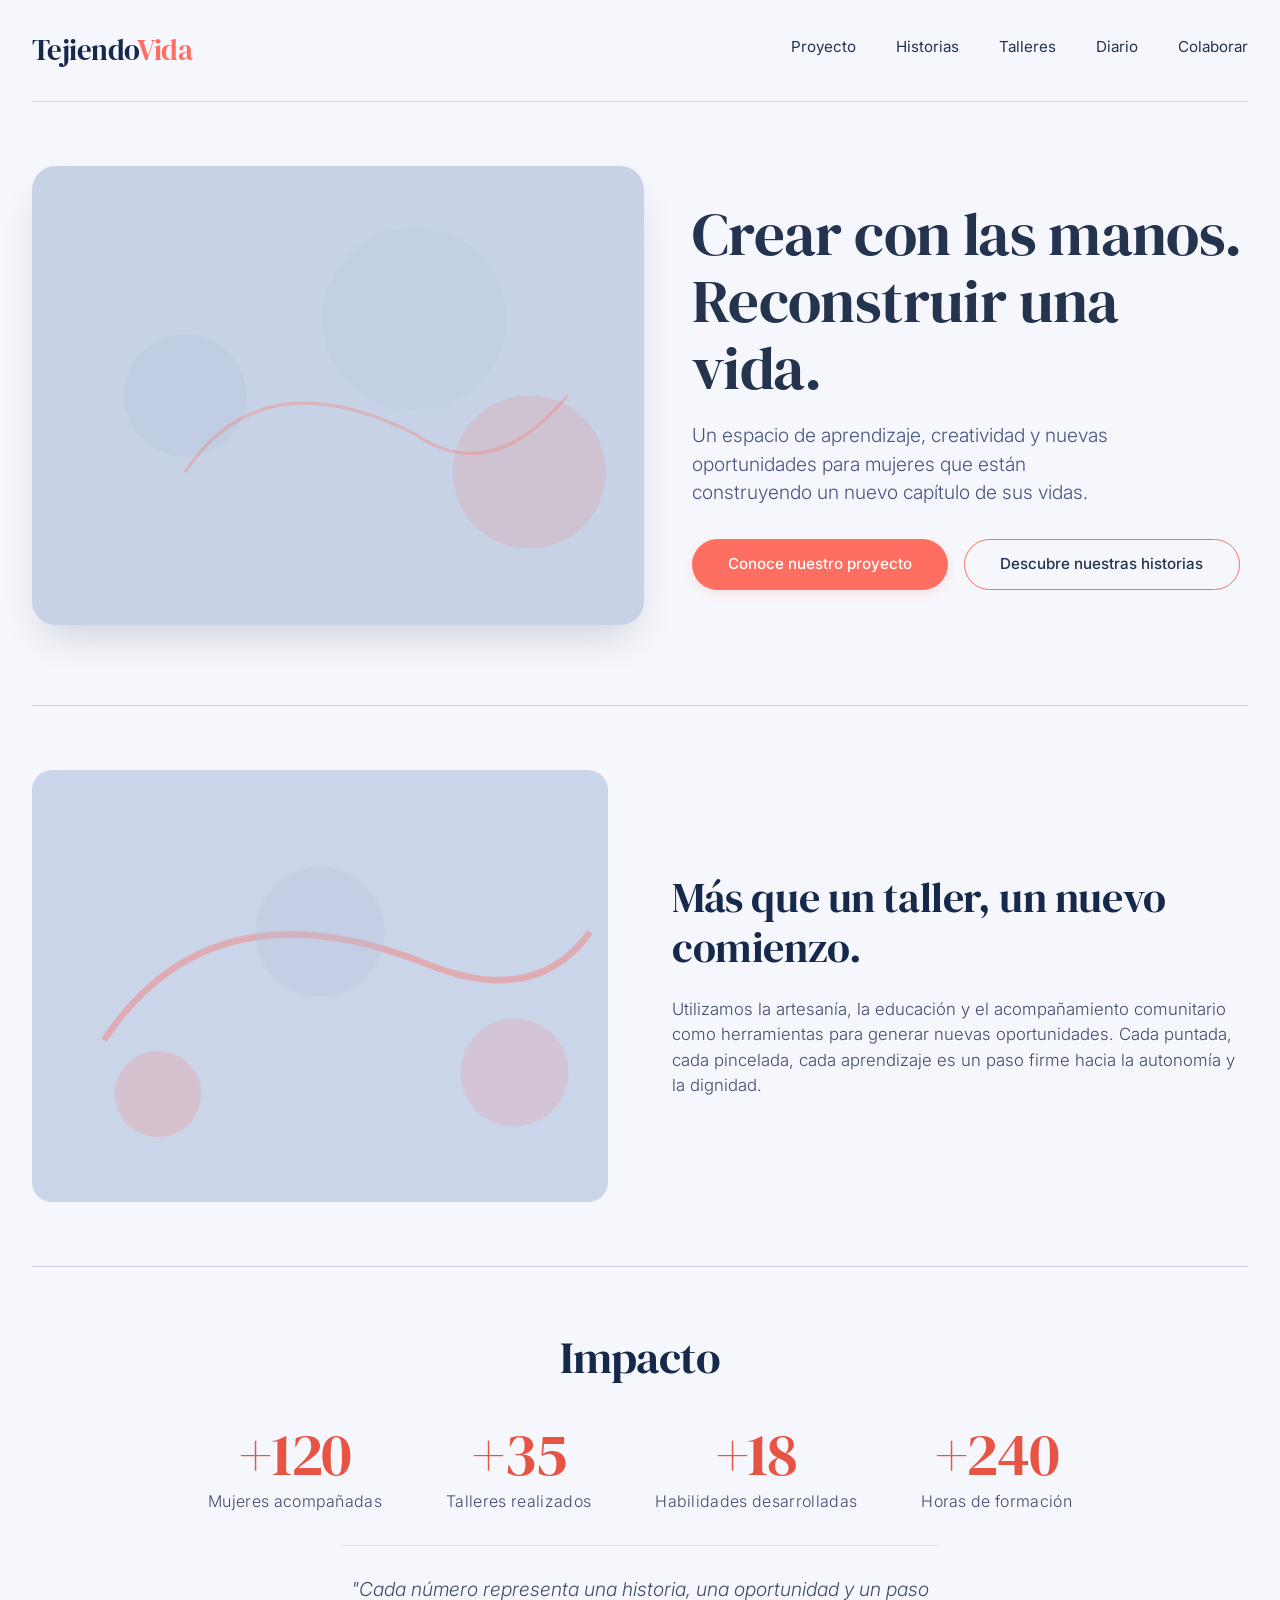
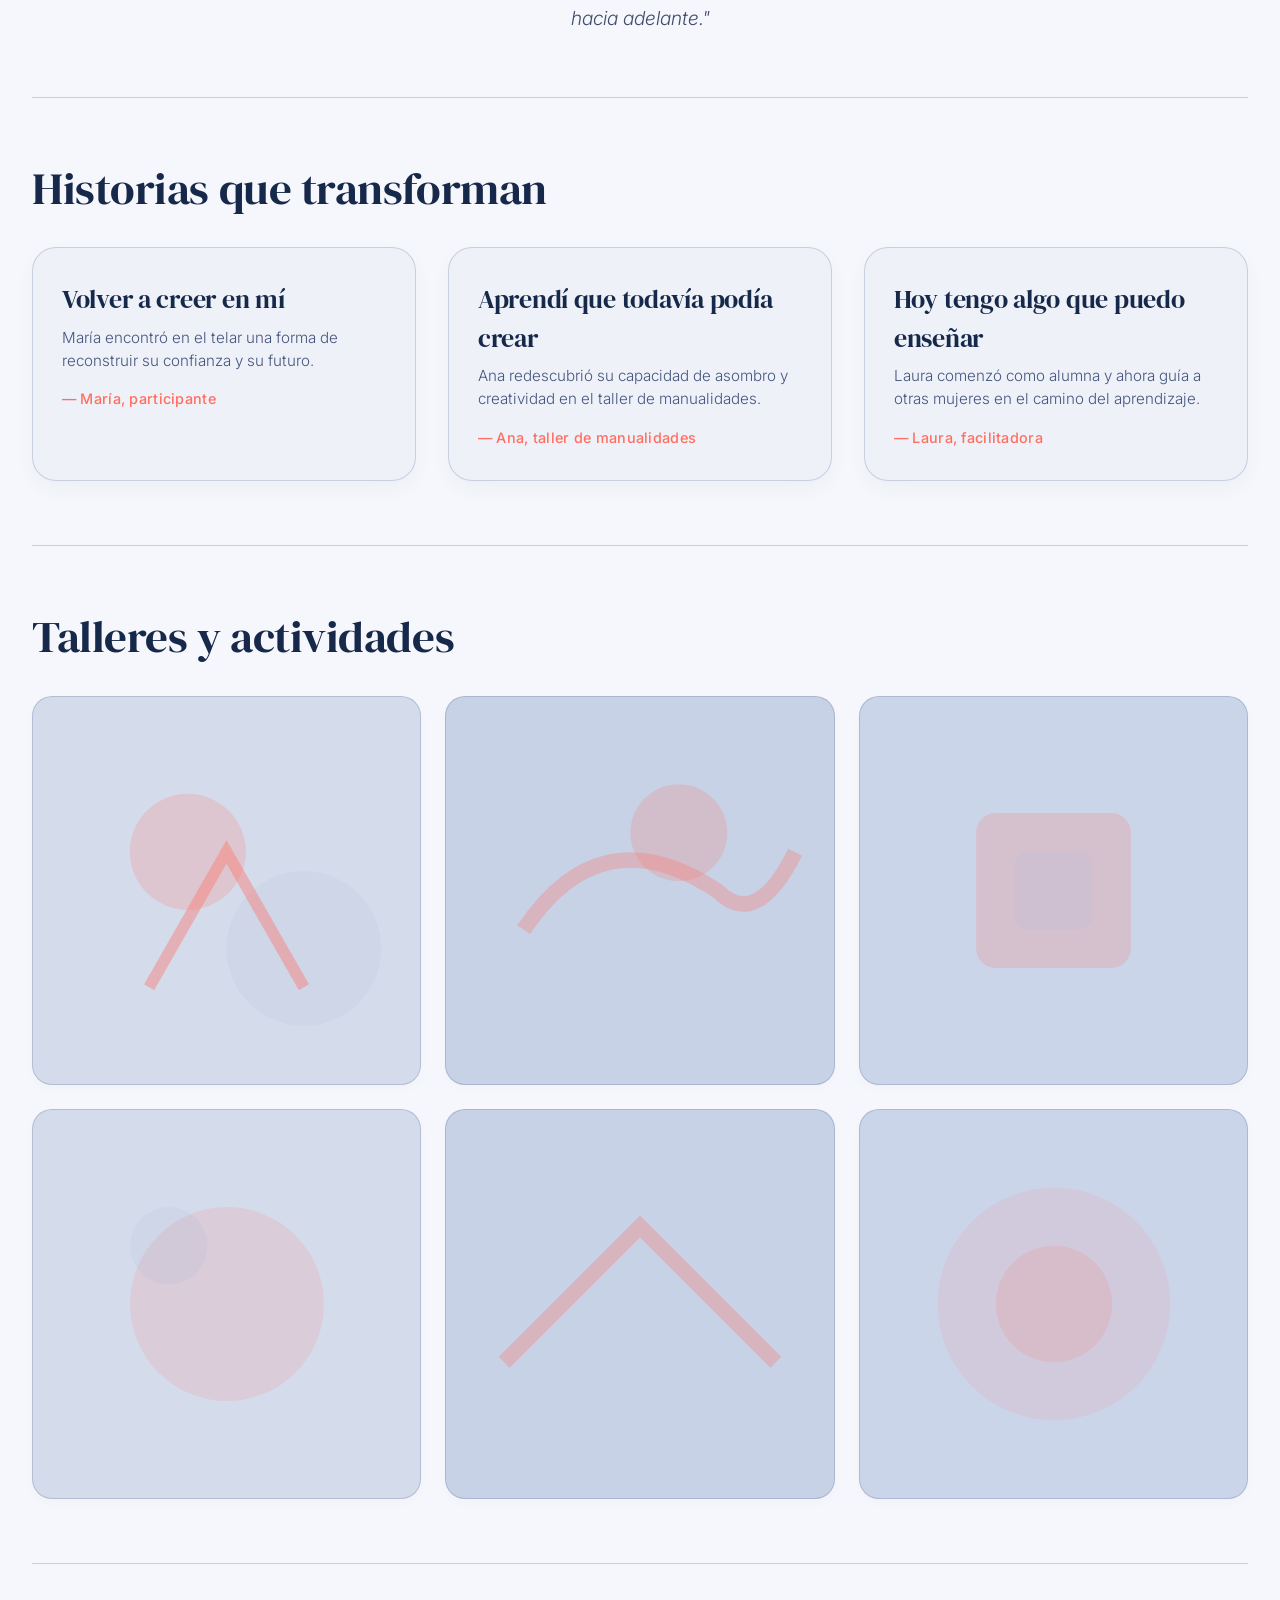
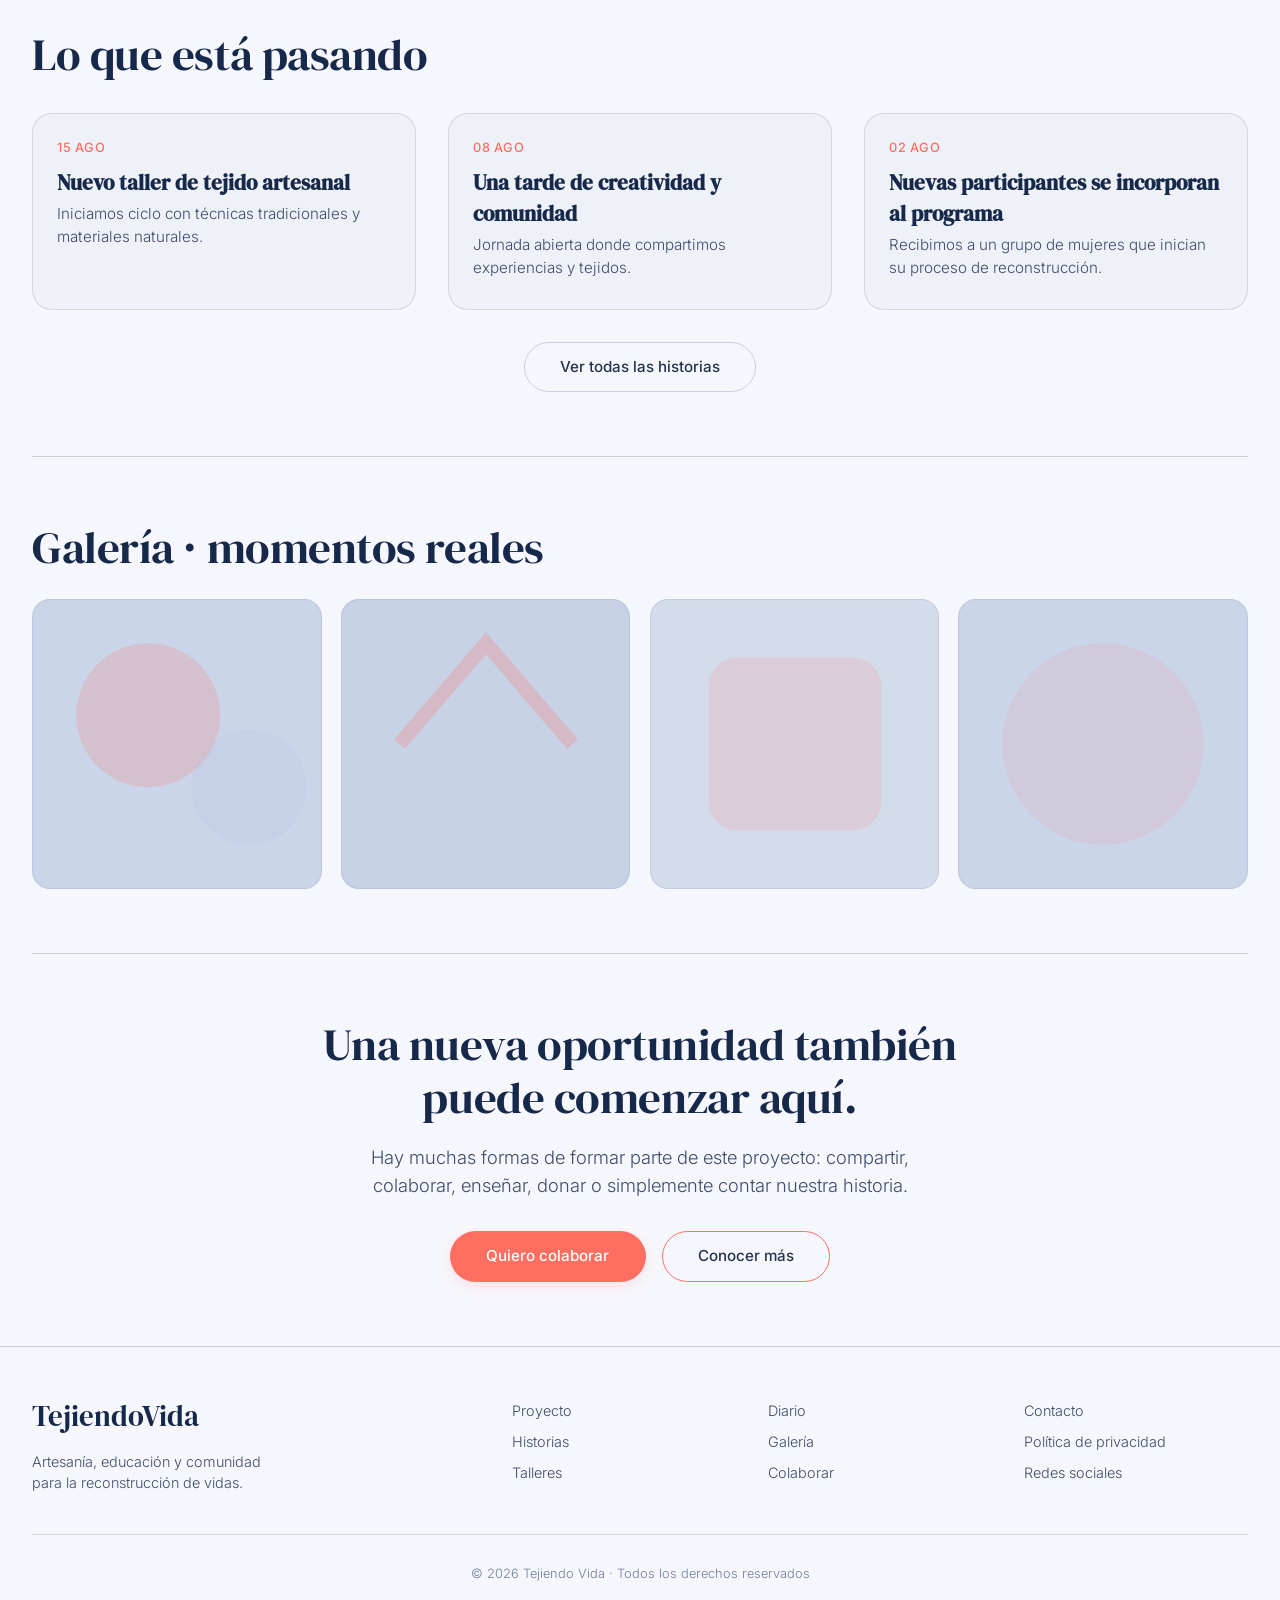
==== index.html @ dc0c3872 "Sitio Tejiendo Vida + panel de administración (Supabase)" ====
<!DOCTYPE html>
<html lang="es">
<head>
  <meta charset="UTF-8" />
  <meta name="viewport" content="width=device-width, initial-scale=1.0" />
  <title>Tejiendo Vida · proyecto artesanal</title>

  <!-- Google Fonts -->
  <link rel="preconnect" href="https://fonts.googleapis.com" />
  <link rel="preconnect" href="https://fonts.gstatic.com" crossorigin />
  <link href="https://fonts.googleapis.com/css2?family=DM+Serif+Display:ital@0;1&family=Inter:opsz,wght@14..32,300;14..32,400;14..32,500;14..32,600&display=swap" rel="stylesheet" />

    <link rel="stylesheet" href="style.css" />
</head>

<body>
  <div class="container">
    <!-- ===== NAVBAR ===== -->
    <nav class="navbar">
      <div class="logo">Tejiendo<span>Vida</span></div>
      <div class="nav-links">
        <a href="#proyecto">Proyecto</a>
        <a href="#historias">Historias</a>
        <a href="#talleres">Talleres</a>
        <a href="#diario">Diario</a>
        <a href="#colaborar">Colaborar</a>
      </div>
    </nav>

    <!-- ===== HERO ===== -->
    <section class="hero">
      <div class="hero-imagen"></div>
      <div class="hero-texto">
        <h1>Crear con las manos.<br />Reconstruir una vida.</h1>
        <p>Un espacio de aprendizaje, creatividad y nuevas oportunidades para mujeres que están construyendo un nuevo capítulo de sus vidas.</p>
        <div class="hero-botones">
          <a href="#proyecto" class="btn btn-primario">Conoce nuestro proyecto</a>
          <a href="#historias" class="btn btn-secundario">Descubre nuestras historias</a>
        </div>
      </div>
    </section>

    <!-- ===== INTRO ===== -->
    <section class="intro" id="proyecto">
      <div class="intro-imagen"></div>
      <div class="intro-texto">
        <h2>Más que un taller, un nuevo comienzo.</h2>
        <p>Utilizamos la artesanía, la educación y el acompañamiento comunitario como herramientas para generar nuevas oportunidades. Cada puntada, cada pincelada, cada aprendizaje es un paso firme hacia la autonomía y la dignidad.</p>
      </div>
    </section>

    <!-- ===== IMPACTO ===== -->
    <section class="impacto">
      <h2>Impacto</h2>
      <div class="impacto-grid" id="impactoContainer"></div>
      <div class="impacto-frase">"Cada número representa una historia, una oportunidad y un paso hacia adelante."</div>
    </section>

    <!-- ===== HISTORIAS (dinámico) ===== -->
    <section class="historias" id="historias">
      <h2>Historias que transforman</h2>
      <div class="historias-grid" id="testimoniosContainer"></div>
    </section>

    <!-- ===== TALLERES ===== -->
    <section class="talleres" id="talleres">
      <h2>Talleres y actividades</h2>
      <div class="galeria-talleres">
        <div class="taller-item"></div>
        <div class="taller-item"></div>
        <div class="taller-item"></div>
        <div class="taller-item"></div>
        <div class="taller-item"></div>
        <div class="taller-item"></div>
      </div>
    </section>

    <!-- ===== DIARIO (dinámico) ===== -->
    <section class="diario" id="diario">
      <h2>Lo que está pasando</h2>
      <div class="diario-grid" id="diarioContainer"></div>
      <div class="diario-boton">
        <a href="#" class="btn btn-outline-claro">Ver todas las historias</a>
      </div>
    </section>

    <!-- ===== GALERÍA FOTOS (dinámica) ===== -->
    <section class="galeria-fotos" id="galeria">
      <h2>Galería · momentos reales</h2>
      <div class="grid-fotos" id="galeriaContainer"></div>
    </section>

    <!-- ===== CTA ===== -->
    <section class="cta" id="colaborar">
      <h2>Una nueva oportunidad también puede comenzar aquí.</h2>
      <p>Hay muchas formas de formar parte de este proyecto: compartir, colaborar, enseñar, donar o simplemente contar nuestra historia.</p>
      <div class="cta-botones">
        <a href="#colaborar" class="btn btn-primario">Quiero colaborar</a>
        <a href="#talleres" class="btn btn-secundario">Conocer más</a>
      </div>
    </section>
  </div>

  <!-- ===== FOOTER ===== -->
  <footer>
    <div class="container">
      <div class="footer-grid">
        <div>
          <div class="footer-logo">TejiendoVida</div>
          <p>Artesanía, educación y comunidad para la reconstrucción de vidas.</p>
        </div>
        <div>
          <a href="#proyecto">Proyecto</a>
          <a href="#historias">Historias</a>
          <a href="#talleres">Talleres</a>
        </div>
        <div>
          <a href="#diario">Diario</a>
          <a href="#galeria">Galería</a>
          <a href="#colaborar">Colaborar</a>
        </div>
        <div>
          <a href="#">Contacto</a>
          <a href="#">Política de privacidad</a>
          <a href="#">Redes sociales</a>
        </div>
      </div>
      <div class="footer-copy">© 2026 Tejiendo Vida · Todos los derechos reservados</div>
    </div>
  </footer>

  <!-- ===== DATA + RENDERIZADORES ===== -->
    <script type="module" src="data.js"></script>

</body>
</html>
---- style.css ----
/* ============================================================
   style.css - Tejiendo Vida
   Estilos completos del sitio web
   ============================================================ */

/* ===== RESET Y BASE ===== */
* {
  margin: 0;
  padding: 0;
  box-sizing: border-box;
}

html {
  scroll-behavior: smooth;
}

body {
  background: #f6f7fc;
  font-family: 'Inter', sans-serif;
  color: #24344f;
  line-height: 1.5;
  -webkit-font-smoothing: antialiased;
}

.container {
  max-width: 1280px;
  margin: 0 auto;
  padding: 0 2rem;
}

/* ===== TIPOGRAFÍA ===== */
h1,
h2,
h3,
.serif {
  font-family: 'DM Serif Display', serif;
  font-weight: 400;
  letter-spacing: -0.01em;
}

h2 {
  font-size: 2.8rem;
  line-height: 1.2;
  margin-bottom: 1.5rem;
  color: #17294a;
}

.subtitulo {
  font-size: 1.1rem;
  font-weight: 300;
  color: #46557f;
  max-width: 600px;
}

/* ===== BOTONES ===== */
.btn {
  display: inline-block;
  padding: 0.8rem 2.2rem;
  border-radius: 40px;
  font-weight: 500;
  font-size: 0.95rem;
  text-decoration: none;
  transition: all 0.25s ease;
  border: 1px solid transparent;
  cursor: pointer;
  background: transparent;
  font-family: 'Inter', sans-serif;
}

.btn-primario {
  background: #ff6f61;
  color: white;
  box-shadow: 0 4px 12px rgba(255, 111, 97, 0.15);
}
.btn-primario:hover {
  background: #e85444;
  transform: translateY(-2px);
  box-shadow: 0 10px 20px rgba(255, 111, 97, 0.2);
}

.btn-secundario {
  border-color: #ff6f61;
  color: #24344f;
}
.btn-secundario:hover {
  background: #ff6f61;
  color: white;
  transform: translateY(-2px);
}

.btn-outline-claro {
  border-color: #c7d0e6;
  color: #24344f;
}
.btn-outline-claro:hover {
  background: #c7d0e6;
  color: #17294a;
}

/* ===== NAVBAR ===== */
.navbar {
  display: flex;
  justify-content: space-between;
  align-items: center;
  padding: 1.8rem 0;
  border-bottom: 1px solid rgba(26, 43, 79, 0.15);
}

.logo {
  font-family: 'DM Serif Display', serif;
  font-size: 1.8rem;
  color: #17294a;
  letter-spacing: -0.02em;
}
.logo span {
  color: #ff6f61;
}

.nav-links {
  display: flex;
  gap: 2.5rem;
  font-weight: 400;
  font-size: 0.95rem;
}
.nav-links a {
  text-decoration: none;
  color: #24344f;
  transition: color 0.2s;
  border-bottom: 1px solid transparent;
  padding-bottom: 4px;
}
.nav-links a:hover {
  color: #ff6f61;
  border-bottom-color: #ff6f61;
}

/* ===== HERO ===== */
.hero {
  display: grid;
  grid-template-columns: 1.1fr 1fr;
  gap: 3rem;
  padding: 4rem 0 5rem;
  align-items: center;
}

.hero-imagen {
  background: #d9e0ef;
  border-radius: 24px;
  overflow: hidden;
  box-shadow: 0 20px 40px -12px rgba(26, 43, 79, 0.2);
  aspect-ratio: 4/3;
  background-image: url('data:image/svg+xml;utf8,<svg xmlns="http://www.w3.org/2000/svg" viewBox="0 0 800 600"><rect width="800" height="600" fill="%23c7d2e6"/><circle cx="200" cy="300" r="80" fill="%23b3c0d8" opacity="0.3"/><circle cx="500" cy="200" r="120" fill="%23b3c0d8" opacity="0.2"/><circle cx="650" cy="400" r="100" fill="%23ff6f61" opacity="0.15"/><path d="M200 400 Q300 250 500 350 Q600 420 700 300" stroke="%23ff6f61" stroke-width="4" fill="none" opacity="0.3"/></svg>');
  background-size: cover;
  background-position: center;
  transition: transform 0.6s ease;
}
.hero-imagen:hover {
  transform: scale(1.01);
}

.hero-texto h1 {
  font-size: 3.8rem;
  line-height: 1.1;
  margin-bottom: 1.2rem;
}
.hero-texto p {
  font-size: 1.2rem;
  font-weight: 300;
  color: #46557f;
  margin-bottom: 2rem;
  max-width: 450px;
}
.hero-botones {
  display: flex;
  gap: 1rem;
  flex-wrap: wrap;
}

/* ===== INTRODUCCIÓN ===== */
.intro {
  display: grid;
  grid-template-columns: 1fr 1fr;
  gap: 4rem;
  align-items: center;
  padding: 4rem 0;
  border-top: 1px solid rgba(26, 43, 79, 0.2);
}
.intro-imagen {
  background: #d4dcec;
  border-radius: 20px;
  aspect-ratio: 4/3;
  background-image: url('data:image/svg+xml;utf8,<svg xmlns="http://www.w3.org/2000/svg" viewBox="0 0 600 400"><rect width="600" height="400" fill="%23cbd5ea"/><path d="M100 250 Q200 100 400 180 Q500 220 550 150" stroke="%23ff6f61" stroke-width="6" fill="none" opacity="0.4"/><circle cx="300" cy="150" r="60" fill="%23b3c0d8" opacity="0.3"/><circle cx="150" cy="300" r="40" fill="%23ff6f61" opacity="0.2"/><circle cx="480" cy="280" r="50" fill="%23ff6f61" opacity="0.15"/></svg>');
  background-size: cover;
  background-position: center;
  transition: transform 0.4s ease;
}
.intro-imagen:hover {
  transform: scale(1.01);
}
.intro-texto h2 {
  font-size: 2.6rem;
}
.intro-texto p {
  font-size: 1.05rem;
  color: #3f4c6b;
  font-weight: 300;
  margin-top: 1rem;
}

/* ===== IMPACTO ===== */
.impacto {
  padding: 4rem 0;
  text-align: center;
  border-top: 1px solid rgba(26, 43, 79, 0.2);
}
.impacto-grid {
  display: flex;
  justify-content: center;
  gap: 4rem;
  flex-wrap: wrap;
  margin: 2.5rem 0 1.5rem;
}
.impacto-item {
  text-align: center;
}
.impacto-item .numero {
  font-family: 'DM Serif Display', serif;
  font-size: 3.8rem;
  color: #e85444;
  line-height: 1;
  letter-spacing: -0.02em;
}
.impacto-item .label {
  font-weight: 300;
  color: #3f4c6b;
  font-size: 1rem;
  margin-top: 0.25rem;
  letter-spacing: 0.02em;
}
.impacto-frase {
  font-size: 1.2rem;
  font-weight: 300;
  color: #3f4c6b;
  max-width: 600px;
  margin: 2rem auto 0;
  border-top: 1px solid rgba(255, 111, 97, 0.2);
  padding-top: 1.8rem;
  font-style: italic;
}

/* ===== HISTORIAS (dinámico) ===== */
.historias {
  padding: 4rem 0;
  border-top: 1px solid rgba(26, 43, 79, 0.2);
}
.historias-grid {
  display: grid;
  grid-template-columns: repeat(3, 1fr);
  gap: 2rem;
  margin-top: 2rem;
}
.historia-card {
  background: #eef1f8;
  border-radius: 24px;
  padding: 2rem 1.8rem;
  box-shadow: 0 8px 20px rgba(26, 43, 79, 0.04);
  transition: all 0.25s ease;
  border: 1px solid rgba(45, 70, 120, 0.2);
}
.historia-card:hover {
  transform: translateY(-6px);
  box-shadow: 0 20px 30px -10px rgba(26, 43, 79, 0.08);
  background: #f3f5fc;
}
.historia-card h3 {
  font-size: 1.6rem;
  margin-bottom: 0.5rem;
  color: #17294a;
}
.historia-card p {
  font-weight: 300;
  color: #46557f;
  font-size: 0.95rem;
}
.historia-card .nombre {
  display: block;
  margin-top: 1rem;
  font-weight: 500;
  font-size: 0.9rem;
  color: #ff6f61;
  letter-spacing: 0.02em;
}

/* ===== TALLERES ===== */
.talleres {
  padding: 4rem 0;
  border-top: 1px solid rgba(26, 43, 79, 0.2);
}
.galeria-talleres {
  display: grid;
  grid-template-columns: repeat(3, 1fr);
  gap: 1.5rem;
  margin-top: 2rem;
}
.taller-item {
  background: #d9e0ef;
  border-radius: 20px;
  aspect-ratio: 1/1;
  background-size: cover;
  background-position: center;
  transition: transform 0.3s ease, box-shadow 0.3s ease;
  box-shadow: 0 4px 12px rgba(0, 0, 0, 0.02);
  border: 1px solid rgba(45, 70, 120, 0.2);
}
.taller-item:hover {
  transform: scale(1.02);
  box-shadow: 0 12px 24px rgba(26, 43, 79, 0.08);
}
.taller-item:nth-child(1) {
  background-image: url('data:image/svg+xml;utf8,<svg xmlns="http://www.w3.org/2000/svg" viewBox="0 0 200 200"><rect width="200" height="200" fill="%23d4dcec"/><circle cx="80" cy="80" r="30" fill="%23ff6f61" opacity="0.2"/><circle cx="140" cy="130" r="40" fill="%23b3c0d8" opacity="0.2"/><path d="M60 150 L100 80 L140 150" stroke="%23ff6f61" stroke-width="6" fill="none" opacity="0.4"/></svg>');
}
.taller-item:nth-child(2) {
  background-image: url('data:image/svg+xml;utf8,<svg xmlns="http://www.w3.org/2000/svg" viewBox="0 0 200 200"><rect width="200" height="200" fill="%23c7d2e6"/><path d="M40 120 Q80 60 140 100 Q160 120 180 80" stroke="%23ff6f61" stroke-width="8" fill="none" opacity="0.3"/><circle cx="120" cy="70" r="25" fill="%23ff6f61" opacity="0.2"/></svg>');
}
.taller-item:nth-child(3) {
  background-image: url('data:image/svg+xml;utf8,<svg xmlns="http://www.w3.org/2000/svg" viewBox="0 0 200 200"><rect width="200" height="200" fill="%23cbd5ea"/><rect x="60" y="60" width="80" height="80" fill="%23ff6f61" opacity="0.2" rx="10"/><rect x="80" y="80" width="40" height="40" fill="%23b3c0d8" opacity="0.2" rx="6"/></svg>');
}
.taller-item:nth-child(4) {
  background-image: url('data:image/svg+xml;utf8,<svg xmlns="http://www.w3.org/2000/svg" viewBox="0 0 200 200"><rect width="200" height="200" fill="%23d4dcec"/><circle cx="100" cy="100" r="50" fill="%23ff6f61" opacity="0.15"/><circle cx="70" cy="70" r="20" fill="%23b3c0d8" opacity="0.2"/></svg>');
}
.taller-item:nth-child(5) {
  background-image: url('data:image/svg+xml;utf8,<svg xmlns="http://www.w3.org/2000/svg" viewBox="0 0 200 200"><rect width="200" height="200" fill="%23c7d2e6"/><path d="M30 130 L100 60 L170 130" stroke="%23ff6f61" stroke-width="8" fill="none" opacity="0.3"/></svg>');
}
.taller-item:nth-child(6) {
  background-image: url('data:image/svg+xml;utf8,<svg xmlns="http://www.w3.org/2000/svg" viewBox="0 0 200 200"><rect width="200" height="200" fill="%23cbd5ea"/><circle cx="100" cy="100" r="60" fill="%23ff6f61" opacity="0.1"/><circle cx="100" cy="100" r="30" fill="%23ff6f61" opacity="0.15"/></svg>');
}

/* ===== DIARIO (dinámico) ===== */
.diario {
  padding: 4rem 0;
  border-top: 1px solid rgba(26, 43, 79, 0.2);
}
.diario-grid {
  display: grid;
  grid-template-columns: repeat(3, 1fr);
  gap: 2rem;
  margin: 2rem 0;
}
.diario-card {
  background: #eef1f8;
  border-radius: 20px;
  padding: 1.2rem 1.5rem 1.8rem;
  transition: 0.2s ease;
  border: 1px solid rgba(45, 70, 120, 0.15);
}
.diario-card:hover {
  background: #f3f5fc;
}
.diario-card .fecha {
  font-size: 0.8rem;
  font-weight: 500;
  color: #ff6f61;
  letter-spacing: 0.04em;
  text-transform: uppercase;
}
.diario-card h4 {
  font-size: 1.3rem;
  font-family: 'DM Serif Display', serif;
  margin: 0.6rem 0 0.3rem;
  color: #17294a;
}
.diario-card p {
  font-weight: 300;
  color: #3f4c6b;
  font-size: 0.95rem;
}
.diario-boton {
  text-align: center;
  margin-top: 1rem;
}

/* ===== GALERÍA FOTOS (dinámica) ===== */
.galeria-fotos {
  padding: 4rem 0;
  border-top: 1px solid rgba(26, 43, 79, 0.2);
}
.grid-fotos {
  display: grid;
  grid-template-columns: repeat(4, 1fr);
  gap: 1.2rem;
  margin-top: 1.5rem;
}
.foto-item {
  background: #d4dcec;
  border-radius: 18px;
  aspect-ratio: 1/1;
  background-size: cover;
  background-position: center;
  transition: 0.3s ease;
  border: 1px solid rgba(45, 70, 120, 0.1);
}
.foto-item:hover {
  transform: scale(1.02);
}

/* ===== CTA ===== */
.cta {
  padding: 4rem 0;
  text-align: center;
  border-top: 1px solid rgba(26, 43, 79, 0.2);
}
.cta h2 {
  font-size: 2.8rem;
  max-width: 700px;
  margin: 0 auto 1.2rem;
}
.cta p {
  font-size: 1.15rem;
  font-weight: 300;
  color: #3f4c6b;
  max-width: 600px;
  margin: 0 auto 2rem;
}
.cta-botones {
  display: flex;
  gap: 1rem;
  justify-content: center;
  flex-wrap: wrap;
}

/* ===== FOOTER ===== */
footer {
  padding: 3rem 0 2rem;
  border-top: 1px solid rgba(26, 43, 79, 0.2);
  color: #3f4c6b;
}
.footer-grid {
  display: grid;
  grid-template-columns: 2fr 1fr 1fr 1fr;
  gap: 2rem;
}
.footer-logo {
  font-family: 'DM Serif Display', serif;
  font-size: 1.8rem;
  margin-bottom: 0.8rem;
  color: #17294a;
}
.footer-grid p {
  font-weight: 300;
  font-size: 0.9rem;
  max-width: 260px;
}
.footer-grid a {
  display: block;
  color: #3f4c6b;
  text-decoration: none;
  font-weight: 300;
  font-size: 0.9rem;
  padding: 0.3rem 0;
  transition: color 0.2s;
}
.footer-grid a:hover {
  color: #ff6f61;
}
.footer-copy {
  text-align: center;
  font-weight: 300;
  font-size: 0.8rem;
  color: #6f7f9e;
  margin-top: 2.5rem;
  border-top: 1px solid rgba(26, 43, 79, 0.15);
  padding-top: 1.8rem;
}

/* ============================================================
   RESPONSIVE
   ============================================================ */

/* Tablets y pantallas medianas */
@media (max-width: 900px) {
  .hero,
  .intro {
    grid-template-columns: 1fr;
  }
  
  .historias-grid,
  .diario-grid,
  .galeria-talleres {
    grid-template-columns: 1fr 1fr;
  }
  
  .grid-fotos {
    grid-template-columns: 1fr 1fr;
  }
  
  .footer-grid {
    grid-template-columns: 1fr 1fr;
  }
  
  h2 {
    font-size: 2.2rem;
  }
  
  .hero-texto h1 {
    font-size: 2.8rem;
  }
  
  .hero-texto p {
    max-width: 100%;
  }
}

/* Móviles */
@media (max-width: 600px) {
  .nav-links {
    display: none;
  }
  
  .historias-grid,
  .diario-grid,
  .galeria-talleres {
    grid-template-columns: 1fr;
  }
  
  .grid-fotos {
    grid-template-columns: 1fr 1fr;
  }
  
  .footer-grid {
    grid-template-columns: 1fr;
  }
  
  .container {
    padding: 0 1.2rem;
  }
  
  h2 {
    font-size: 1.8rem;
  }
  
  .hero-texto h1 {
    font-size: 2.2rem;
  }
  
  .hero {
    padding: 2rem 0 3rem;
  }
  
  .impacto-grid {
    gap: 2rem;
  }
  
  .impacto-item .numero {
    font-size: 2.8rem;
  }
  
  .btn {
    padding: 0.6rem 1.5rem;
    font-size: 0.85rem;
  }
  
  .intro-texto h2 {
    font-size: 2rem;
  }
  
  .cta h2 {
    font-size: 2rem;
  }
}

/* Móviles muy pequeños */
@media (max-width: 400px) {
  .grid-fotos {
    grid-template-columns: 1fr;
  }
  
  .hero-botones {
    flex-direction: column;
    align-items: stretch;
  }
  
  .hero-botones .btn {
    text-align: center;
  }
  
  .cta-botones {
    flex-direction: column;
    align-items: stretch;
  }
  
  .cta-botones .btn {
    text-align: center;
  }
}
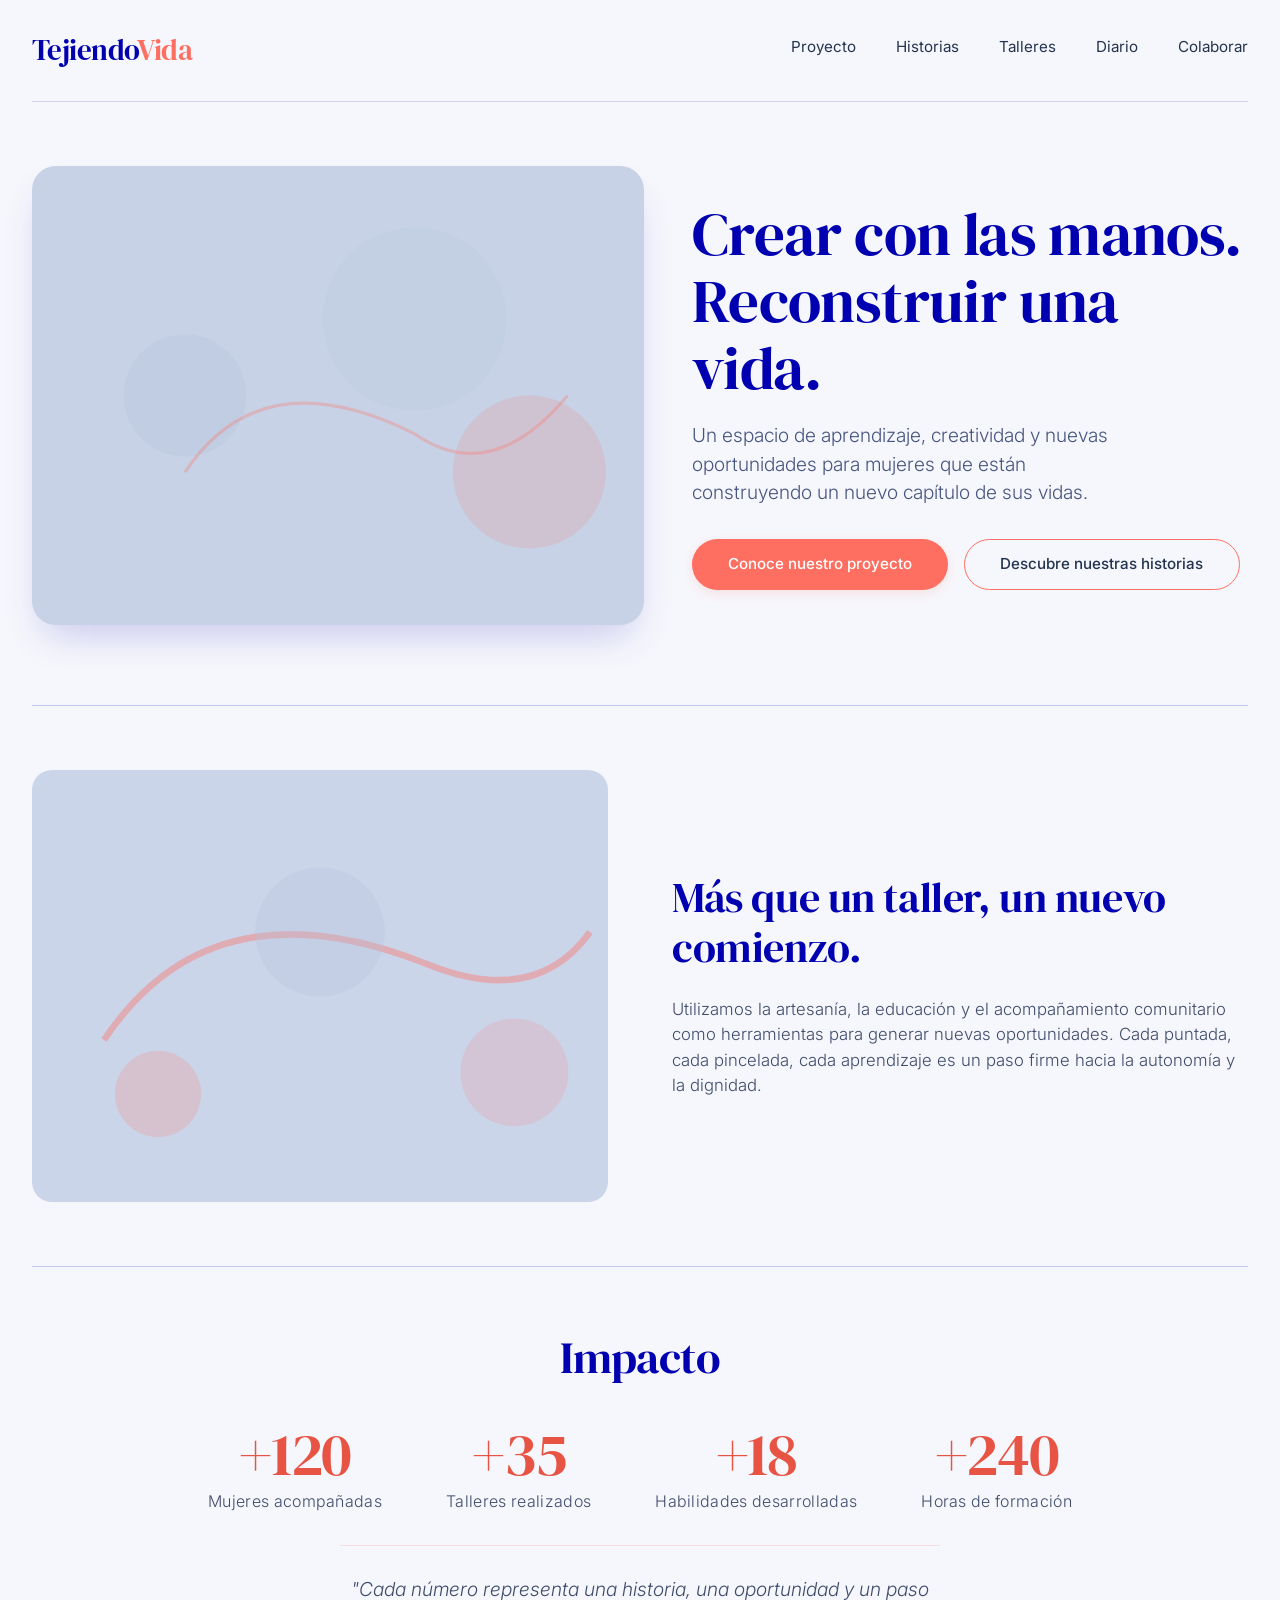
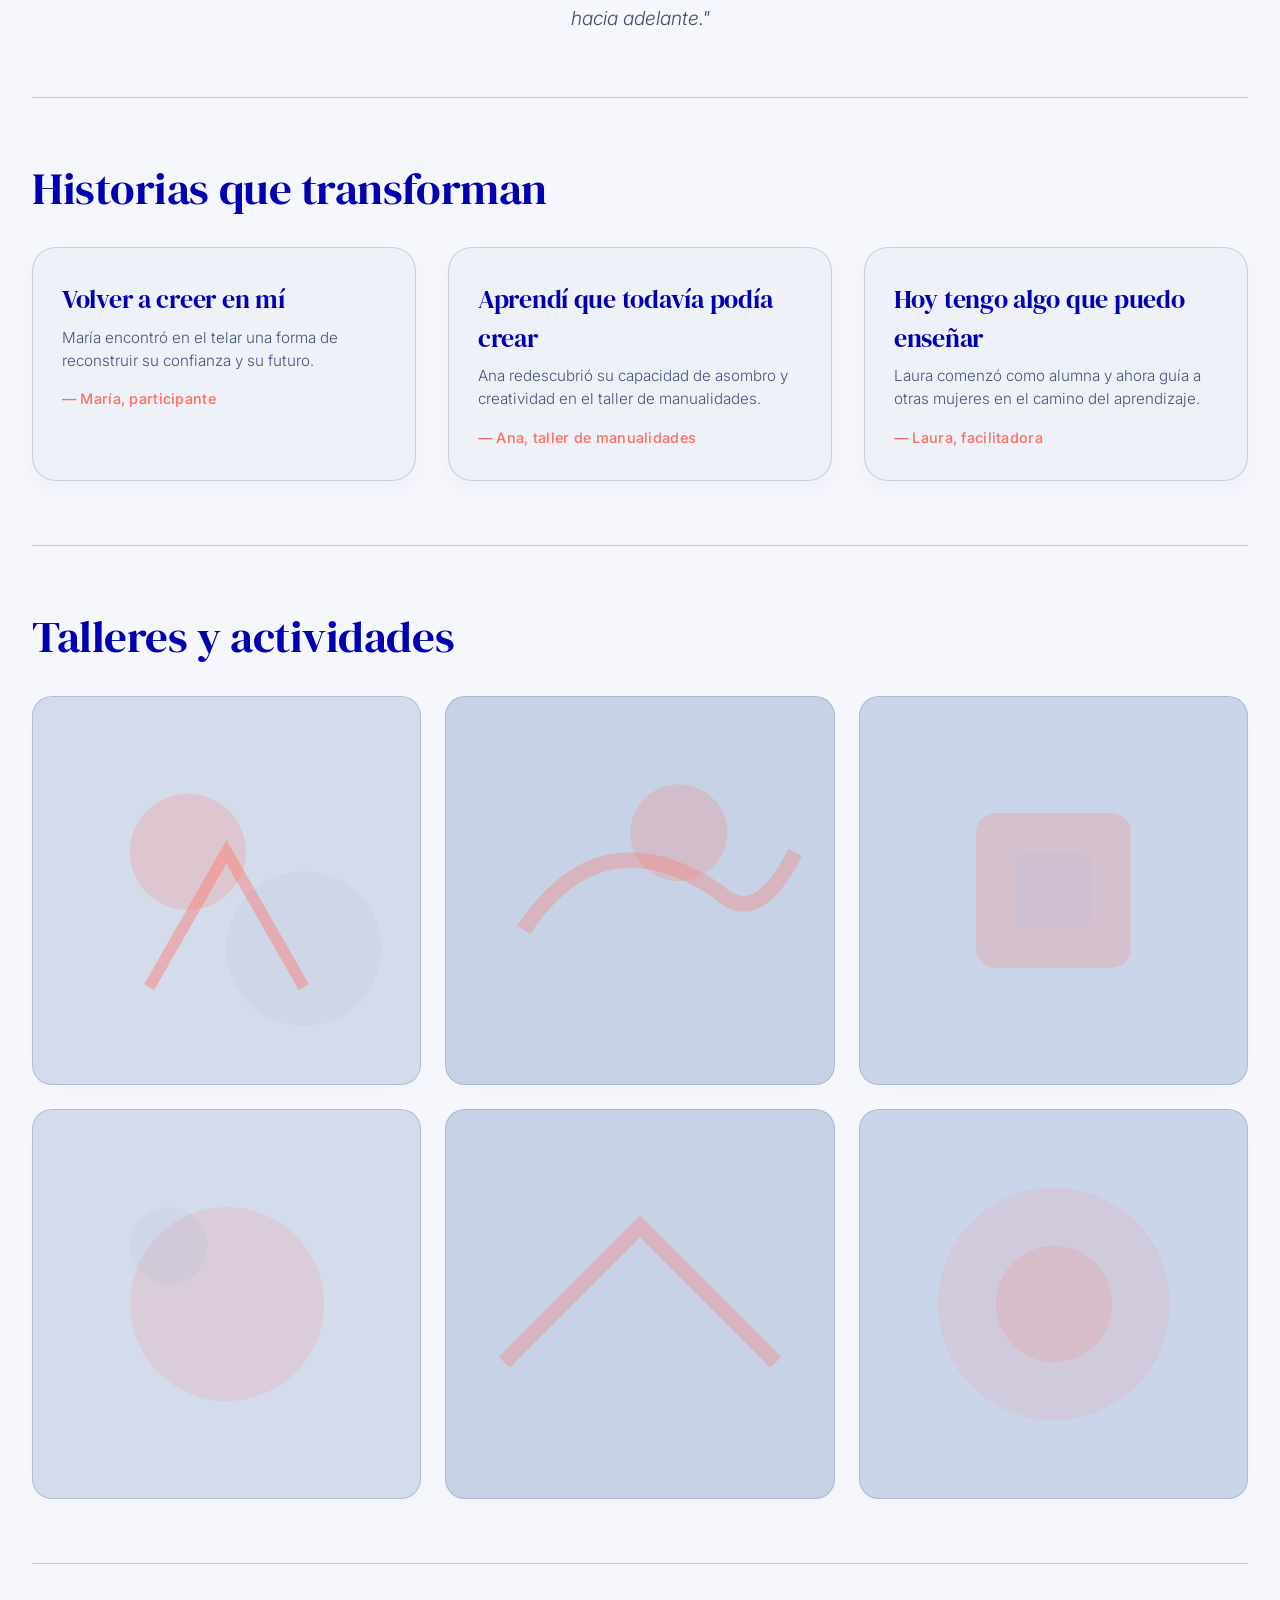
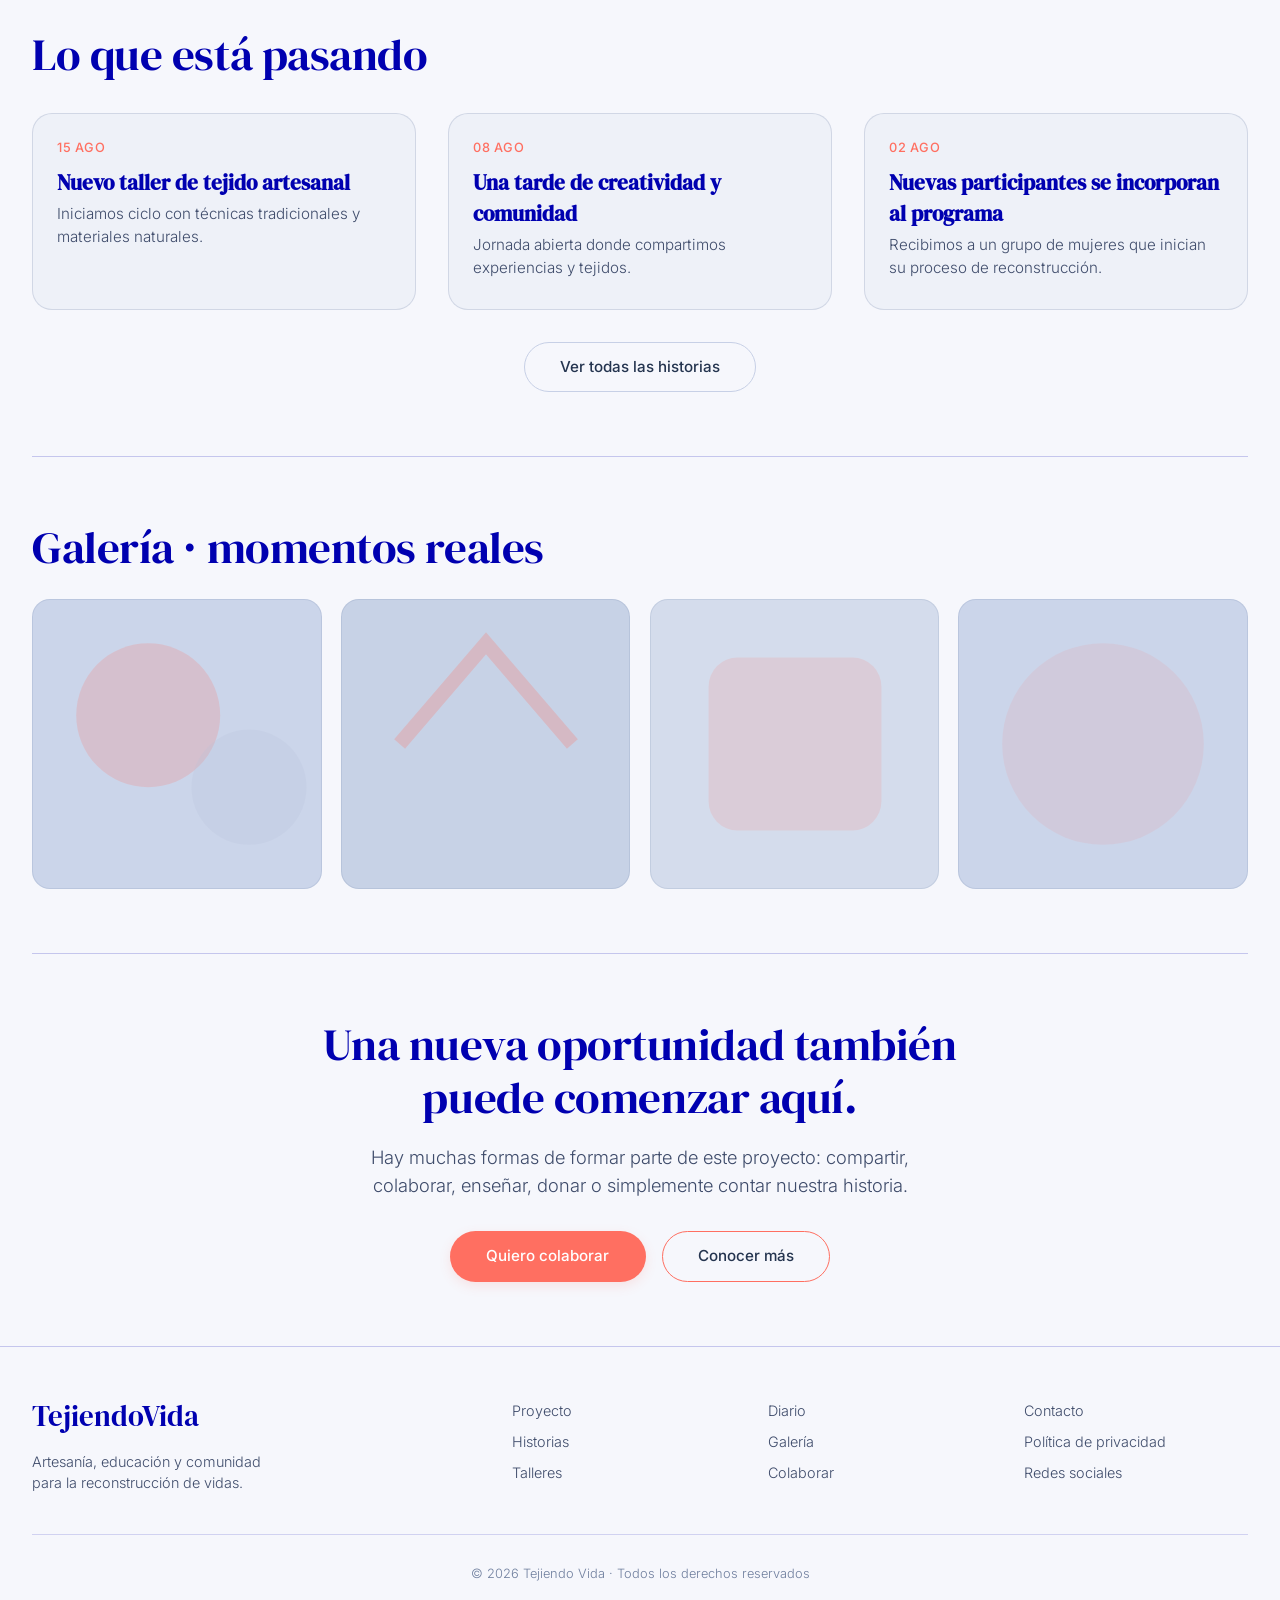
==== commit 95213095: "Sitio responsive: menú hamburguesa, tipografía fluida y ajustes móviles" ====
--- a/index.html
+++ b/index.html
@@ -25,6 +25,9 @@
         <a href="#diario">Diario</a>
         <a href="#colaborar">Colaborar</a>
       </div>
+      <button type="button" class="nav-toggle" id="navToggle" aria-label="Abrir menú" aria-expanded="false">
+        <span></span><span></span><span></span>
+      </button>
     </nav>
 
     <!-- ===== HERO ===== -->
@@ -132,5 +135,24 @@
   <!-- ===== DATA + RENDERIZADORES ===== -->
     <script type="module" src="data.js"></script>
 
+    <!-- Menú móvil -->
+    <script>
+      (function () {
+        var btn = document.getElementById('navToggle');
+        var links = document.querySelector('.navbar .nav-links');
+        if (!btn || !links) return;
+        btn.addEventListener('click', function () {
+          var abierto = links.classList.toggle('open');
+          btn.setAttribute('aria-expanded', abierto ? 'true' : 'false');
+        });
+        links.querySelectorAll('a').forEach(function (enlace) {
+          enlace.addEventListener('click', function () {
+            links.classList.remove('open');
+            btn.setAttribute('aria-expanded', 'false');
+          });
+        });
+      })();
+    </script>
+
 </body>
 </html>
--- a/style.css
+++ b/style.css
@@ -39,10 +39,10 @@
 }
 
 h2 {
-  font-size: 2.8rem;
+  font-size: clamp(1.8rem, 5vw, 2.8rem);
   line-height: 1.2;
   margin-bottom: 1.5rem;
-  color: #17294a;
+  color: #0000B0;
 }
 
 .subtitulo {
@@ -94,7 +94,7 @@
 }
 .btn-outline-claro:hover {
   background: #c7d0e6;
-  color: #17294a;
+  color: #0000B0;
 }
 
 /* ===== NAVBAR ===== */
@@ -103,13 +103,13 @@
   justify-content: space-between;
   align-items: center;
   padding: 1.8rem 0;
-  border-bottom: 1px solid rgba(26, 43, 79, 0.15);
+  border-bottom: 1px solid rgba(0, 0, 176, 0.15);
 }
 
 .logo {
   font-family: 'DM Serif Display', serif;
   font-size: 1.8rem;
-  color: #17294a;
+  color: #0000B0;
   letter-spacing: -0.02em;
 }
 .logo span {
@@ -132,6 +132,25 @@
 .nav-links a:hover {
   color: #ff6f61;
   border-bottom-color: #ff6f61;
+}
+
+/* Botón de menú (solo aparece en pantallas pequeñas) */
+.nav-toggle {
+  display: none;
+  flex-direction: column;
+  gap: 5px;
+  background: none;
+  border: none;
+  padding: 8px;
+  cursor: pointer;
+}
+.nav-toggle span {
+  display: block;
+  width: 26px;
+  height: 3px;
+  background: #0000B0;
+  border-radius: 2px;
+  transition: 0.3s;
 }
 
 /* ===== HERO ===== */
@@ -147,7 +166,7 @@
   background: #d9e0ef;
   border-radius: 24px;
   overflow: hidden;
-  box-shadow: 0 20px 40px -12px rgba(26, 43, 79, 0.2);
+  box-shadow: 0 20px 40px -12px rgba(0, 0, 176, 0.2);
   aspect-ratio: 4/3;
   background-image: url('data:image/svg+xml;utf8,<svg xmlns="http://www.w3.org/2000/svg" viewBox="0 0 800 600"><rect width="800" height="600" fill="%23c7d2e6"/><circle cx="200" cy="300" r="80" fill="%23b3c0d8" opacity="0.3"/><circle cx="500" cy="200" r="120" fill="%23b3c0d8" opacity="0.2"/><circle cx="650" cy="400" r="100" fill="%23ff6f61" opacity="0.15"/><path d="M200 400 Q300 250 500 350 Q600 420 700 300" stroke="%23ff6f61" stroke-width="4" fill="none" opacity="0.3"/></svg>');
   background-size: cover;
@@ -159,9 +178,10 @@
 }
 
 .hero-texto h1 {
-  font-size: 3.8rem;
+  font-size: clamp(2.2rem, 7vw, 3.8rem);
   line-height: 1.1;
   margin-bottom: 1.2rem;
+  color: #0000B0;
 }
 .hero-texto p {
   font-size: 1.2rem;
@@ -183,7 +203,7 @@
   gap: 4rem;
   align-items: center;
   padding: 4rem 0;
-  border-top: 1px solid rgba(26, 43, 79, 0.2);
+  border-top: 1px solid rgba(0, 0, 176, 0.2);
 }
 .intro-imagen {
   background: #d4dcec;
@@ -198,7 +218,7 @@
   transform: scale(1.01);
 }
 .intro-texto h2 {
-  font-size: 2.6rem;
+  font-size: clamp(1.9rem, 4.5vw, 2.6rem);
 }
 .intro-texto p {
   font-size: 1.05rem;
@@ -211,7 +231,7 @@
 .impacto {
   padding: 4rem 0;
   text-align: center;
-  border-top: 1px solid rgba(26, 43, 79, 0.2);
+  border-top: 1px solid rgba(0, 0, 176, 0.2);
 }
 .impacto-grid {
   display: flex;
@@ -225,7 +245,7 @@
 }
 .impacto-item .numero {
   font-family: 'DM Serif Display', serif;
-  font-size: 3.8rem;
+  font-size: clamp(2.6rem, 8vw, 3.8rem);
   color: #e85444;
   line-height: 1;
   letter-spacing: -0.02em;
@@ -251,7 +271,7 @@
 /* ===== HISTORIAS (dinámico) ===== */
 .historias {
   padding: 4rem 0;
-  border-top: 1px solid rgba(26, 43, 79, 0.2);
+  border-top: 1px solid rgba(0, 0, 176, 0.2);
 }
 .historias-grid {
   display: grid;
@@ -263,19 +283,19 @@
   background: #eef1f8;
   border-radius: 24px;
   padding: 2rem 1.8rem;
-  box-shadow: 0 8px 20px rgba(26, 43, 79, 0.04);
+  box-shadow: 0 8px 20px rgba(0, 0, 176, 0.04);
   transition: all 0.25s ease;
   border: 1px solid rgba(45, 70, 120, 0.2);
 }
 .historia-card:hover {
   transform: translateY(-6px);
-  box-shadow: 0 20px 30px -10px rgba(26, 43, 79, 0.08);
+  box-shadow: 0 20px 30px -10px rgba(0, 0, 176, 0.08);
   background: #f3f5fc;
 }
 .historia-card h3 {
   font-size: 1.6rem;
   margin-bottom: 0.5rem;
-  color: #17294a;
+  color: #0000B0;
 }
 .historia-card p {
   font-weight: 300;
@@ -294,7 +314,7 @@
 /* ===== TALLERES ===== */
 .talleres {
   padding: 4rem 0;
-  border-top: 1px solid rgba(26, 43, 79, 0.2);
+  border-top: 1px solid rgba(0, 0, 176, 0.2);
 }
 .galeria-talleres {
   display: grid;
@@ -314,7 +334,7 @@
 }
 .taller-item:hover {
   transform: scale(1.02);
-  box-shadow: 0 12px 24px rgba(26, 43, 79, 0.08);
+  box-shadow: 0 12px 24px rgba(0, 0, 176, 0.08);
 }
 .taller-item:nth-child(1) {
   background-image: url('data:image/svg+xml;utf8,<svg xmlns="http://www.w3.org/2000/svg" viewBox="0 0 200 200"><rect width="200" height="200" fill="%23d4dcec"/><circle cx="80" cy="80" r="30" fill="%23ff6f61" opacity="0.2"/><circle cx="140" cy="130" r="40" fill="%23b3c0d8" opacity="0.2"/><path d="M60 150 L100 80 L140 150" stroke="%23ff6f61" stroke-width="6" fill="none" opacity="0.4"/></svg>');
@@ -338,7 +358,7 @@
 /* ===== DIARIO (dinámico) ===== */
 .diario {
   padding: 4rem 0;
-  border-top: 1px solid rgba(26, 43, 79, 0.2);
+  border-top: 1px solid rgba(0, 0, 176, 0.2);
 }
 .diario-grid {
   display: grid;
@@ -367,7 +387,7 @@
   font-size: 1.3rem;
   font-family: 'DM Serif Display', serif;
   margin: 0.6rem 0 0.3rem;
-  color: #17294a;
+  color: #0000B0;
 }
 .diario-card p {
   font-weight: 300;
@@ -382,7 +402,7 @@
 /* ===== GALERÍA FOTOS (dinámica) ===== */
 .galeria-fotos {
   padding: 4rem 0;
-  border-top: 1px solid rgba(26, 43, 79, 0.2);
+  border-top: 1px solid rgba(0, 0, 176, 0.2);
 }
 .grid-fotos {
   display: grid;
@@ -407,10 +427,10 @@
 .cta {
   padding: 4rem 0;
   text-align: center;
-  border-top: 1px solid rgba(26, 43, 79, 0.2);
+  border-top: 1px solid rgba(0, 0, 176, 0.2);
 }
 .cta h2 {
-  font-size: 2.8rem;
+  font-size: clamp(2rem, 6vw, 2.8rem);
   max-width: 700px;
   margin: 0 auto 1.2rem;
 }
@@ -431,7 +451,7 @@
 /* ===== FOOTER ===== */
 footer {
   padding: 3rem 0 2rem;
-  border-top: 1px solid rgba(26, 43, 79, 0.2);
+  border-top: 1px solid rgba(0, 0, 176, 0.2);
   color: #3f4c6b;
 }
 .footer-grid {
@@ -443,7 +463,7 @@
   font-family: 'DM Serif Display', serif;
   font-size: 1.8rem;
   margin-bottom: 0.8rem;
-  color: #17294a;
+  color: #0000B0;
 }
 .footer-grid p {
   font-weight: 300;
@@ -468,7 +488,7 @@
   font-size: 0.8rem;
   color: #6f7f9e;
   margin-top: 2.5rem;
-  border-top: 1px solid rgba(26, 43, 79, 0.15);
+  border-top: 1px solid rgba(0, 0, 176, 0.15);
   padding-top: 1.8rem;
 }
 
@@ -478,6 +498,28 @@
 
 /* Tablets y pantallas medianas */
 @media (max-width: 900px) {
+  .navbar {
+    flex-wrap: wrap;
+  }
+  .nav-toggle {
+    display: flex;
+  }
+  .nav-links {
+    display: none;
+    flex-basis: 100%;
+    flex-direction: column;
+    gap: 1.1rem;
+    padding: 1.2rem 0 0.4rem;
+    margin-top: 1rem;
+    border-top: 1px solid rgba(0, 0, 176, 0.15);
+  }
+  .nav-links.open {
+    display: flex;
+  }
+  .nav-links a {
+    font-size: 1.05rem;
+  }
+  
   .hero,
   .intro {
     grid-template-columns: 1fr;
@@ -512,8 +554,27 @@
 
 /* Móviles */
 @media (max-width: 600px) {
-  .nav-links {
-    display: none;
+  .hero-texto {
+    text-align: center;
+  }
+  .hero-texto p {
+    margin-left: auto;
+    margin-right: auto;
+  }
+  .hero-botones {
+    justify-content: center;
+  }
+  .intro,
+  .impacto,
+  .historias,
+  .talleres,
+  .diario,
+  .galeria-fotos,
+  .cta {
+    padding: 2.6rem 0;
+  }
+  .impacto-item {
+    flex: 1 1 40%;
   }
   
   .historias-grid,
@@ -591,4 +652,16 @@
   .cta-botones .btn {
     text-align: center;
   }
+}
+
+/* ===== Imágenes en historias y diario (fotos del panel) ===== */
+.historia-img,
+.diario-img {
+  width: 100%;
+  height: 200px;
+  object-fit: cover;
+  border-radius: 14px;
+  margin-bottom: 1rem;
+  display: block;
+  background: #eef1f8;
 }
